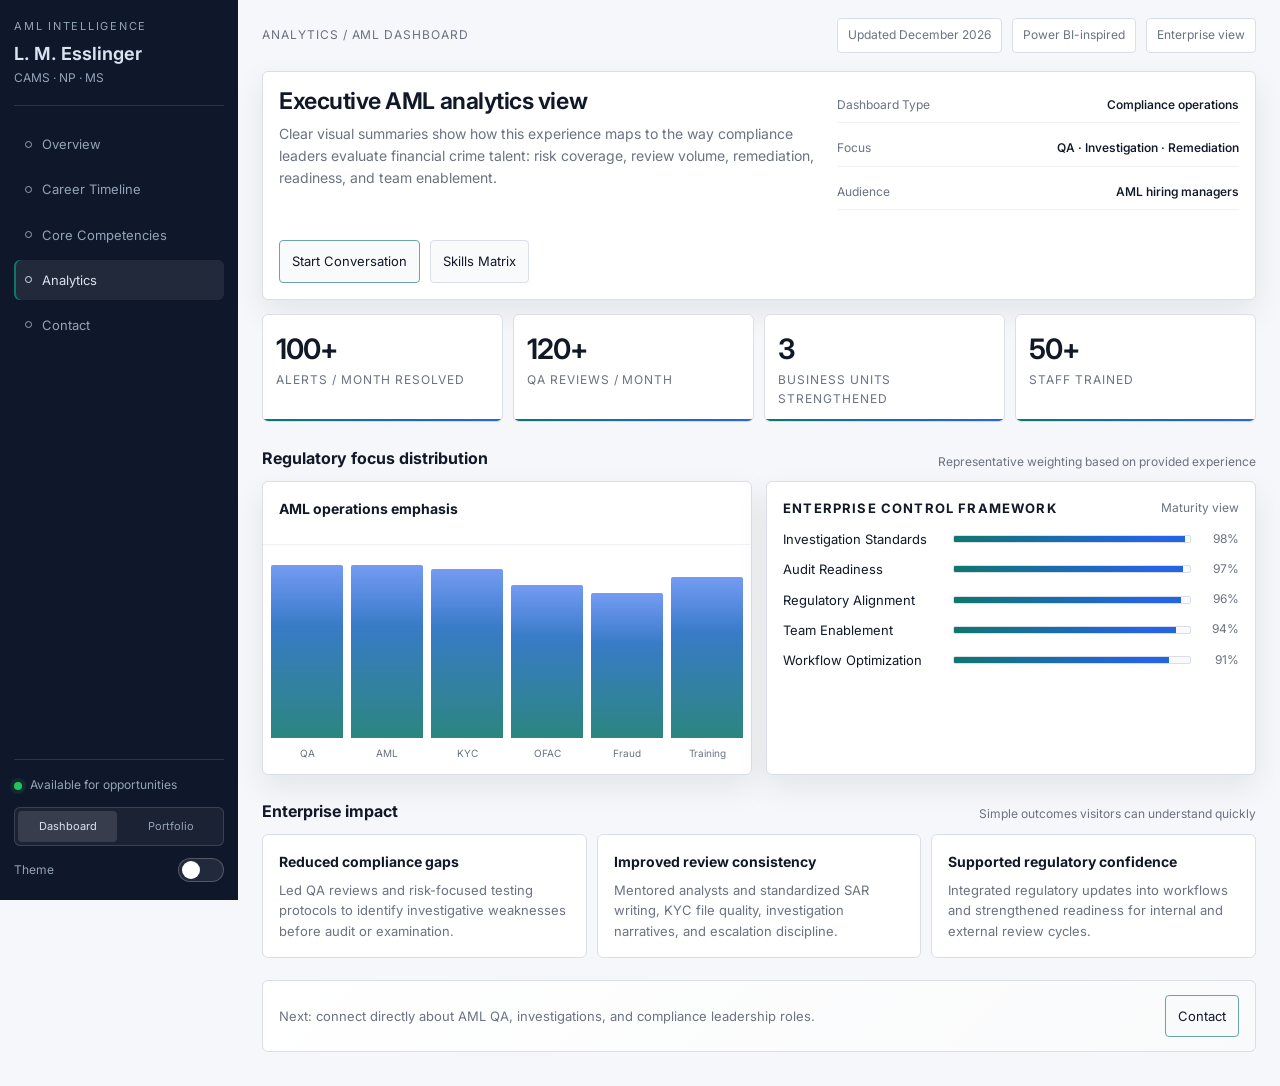
==== analytics.html @ 6d1b7859 "Initial AML dashboard website" ====
<!doctype html>
<html lang="en">
<head>
  <meta charset="utf-8">
  <meta name="viewport" content="width=device-width, initial-scale=1">
  <title>Analytics | L. M. Esslinger</title>

  <link rel="preconnect" href="https://fonts.googleapis.com">
  <link rel="preconnect" href="https://fonts.gstatic.com" crossorigin>
  <link
    href="https://fonts.googleapis.com/css2?family=Inter:wght@400;500;600;700&display=swap"
    rel="stylesheet"
  >

  <link rel="stylesheet" href="styles.css">
</head>

<body>
  <!-- Mobile Header -->
  <div class="mobile-header">
    <button class="menu-toggle" aria-label="Open navigation">
      <span></span>
      <span></span>
      <span></span>
    </button>

    <div>
      <strong>L. M. Esslinger</strong>
      <small>AML Executive Dashboard</small>
    </div>

    <button class="mobile-switch switch" aria-label="Toggle light and dark mode"></button>

    <button
      class="view-mode-mobile"
      data-view-toggle
      aria-label="Switch profile view"
    >
      Portfolio
    </button>
  </div>

  <div class="screen-overlay" aria-hidden="true"></div>

  <div class="app">
    <!-- Sidebar -->
    <aside class="sidebar">
      <div class="brand">
        <div class="eyebrow">AML Intelligence</div>
        <h1>L. M. Esslinger</h1>
        <p>CAMS · NP · MS</p>
      </div>

      <nav class="nav">
        <a href="index.html">
          <span class="dot"></span>
          Overview
        </a>

        <a href="experience.html">
          <span class="dot"></span>
          Career Timeline
        </a>

        <a href="competencies.html">
          <span class="dot"></span>
          Core Competencies
        </a>

        <a class="active" href="analytics.html">
          <span class="dot"></span>
          Analytics
        </a>

        <a href="contact.html">
          <span class="dot"></span>
          Contact
        </a>
      </nav>

      <div class="sidebar-footer">
        <div class="status">
          <span></span>
          Available for opportunities
        </div>

        <div class="view-toggle" role="group" aria-label="Profile view mode">
          <button class="view-option active" data-view-option="dashboard">
            Dashboard
          </button>

          <button class="view-option" data-view-option="portfolio">
            Portfolio
          </button>
        </div>

        <div class="toggle-row">
          Theme
          <button class="switch" aria-label="Toggle light and dark mode"></button>
        </div>
      </div>
    </aside>

    <!-- Main Content -->
    <main>
      <!-- Top Bar -->
      <div class="topbar">
        <div class="crumb">Analytics / AML dashboard</div>

        <div class="top-actions">
          <div class="pill" data-current-date>Updated</div>
          <div class="pill">Power BI-inspired</div>
          <div class="pill">Enterprise view</div>
        </div>
      </div>

      <!-- Hero -->
      <section class="panel hero">
        <div>
          <h2>Executive AML analytics view</h2>
          <p>
            Clear visual summaries show how this experience maps to the way
            compliance leaders evaluate financial crime talent: risk coverage,
            review volume, remediation, readiness, and team enablement.
          </p>
        </div>

        <div class="header-meta">
          <div class="meta-line">
            <span>Dashboard Type</span>
            <b>Compliance operations</b>
          </div>

          <div class="meta-line">
            <span>Focus</span>
            <b>QA · Investigation · Remediation</b>
          </div>

          <div class="meta-line">
            <span>Audience</span>
            <b>AML hiring managers</b>
          </div>
        </div>

        <div class="action-row">
          <a class="button glow-cta" href="contact.html">
            Start Conversation
          </a>

          <a class="button" href="competencies.html">
            Skills Matrix
          </a>
        </div>
      </section>

      <!-- Metrics -->
      <section class="metrics">
        <div class="metric">
          <div class="value" data-count="100" data-suffix="+">0</div>
          <div class="label">Alerts / month resolved</div>
        </div>

        <div class="metric">
          <div class="value" data-count="120" data-suffix="+">0</div>
          <div class="label">QA reviews / month</div>
        </div>

        <div class="metric">
          <div class="value" data-count="3" data-suffix="">0</div>
          <div class="label">Business units strengthened</div>
        </div>

        <div class="metric">
          <div class="value" data-count="50" data-suffix="+">0</div>
          <div class="label">Staff trained</div>
        </div>
      </section>

      <!-- Regulatory Focus -->
      <div class="section-title">
        <h3>Regulatory focus distribution</h3>
        <p>Representative weighting based on provided experience</p>
      </div>

      <section class="grid two">
        <div class="panel">
          <div class="card" style="border: 0; box-shadow: none;">
            <h4>AML operations emphasis</h4>
            <p>
             
            </p>
          </div>

          <div class="chart">
            <div class="col">
              <span style="height: 96%;"></span>
              <small>QA</small>
            </div>

            <div class="col">
              <span style="height: 91%;"></span>
              <small>AML</small>
            </div>

            <div class="col">
              <span style="height: 86%;"></span>
              <small>KYC</small>
            </div>

            <div class="col">
              <span style="height: 78%;"></span>
              <small>OFAC</small>
            </div>

            <div class="col">
              <span style="height: 74%;"></span>
              <small>Fraud</small>
            </div>

            <div class="col">
              <span style="height: 82%;"></span>
              <small>Training</small>
            </div>
          </div>
        </div>

        <div class="panel skills-panel">
          <div class="skill-head">
            <h4>Enterprise control framework</h4>
            <span>Maturity view</span>
          </div>

          <div class="skill">
            <div class="skill-name">Investigation Standards</div>
            <div class="bar">
              <div class="fill" data-value="98"></div>
            </div>
            <div class="skill-value">98%</div>
          </div>

          <div class="skill">
            <div class="skill-name">Audit Readiness</div>
            <div class="bar">
              <div class="fill" data-value="97"></div>
            </div>
            <div class="skill-value">97%</div>
          </div>

          <div class="skill">
            <div class="skill-name">Regulatory Alignment</div>
            <div class="bar">
              <div class="fill" data-value="96"></div>
            </div>
            <div class="skill-value">96%</div>
          </div>

          <div class="skill">
            <div class="skill-name">Team Enablement</div>
            <div class="bar">
              <div class="fill" data-value="94"></div>
            </div>
            <div class="skill-value">94%</div>
          </div>

          <div class="skill">
            <div class="skill-name">Workflow Optimization</div>
            <div class="bar">
              <div class="fill" data-value="91"></div>
            </div>
            <div class="skill-value">91%</div>
          </div>
        </div>
      </section>

      <!-- Enterprise Impact -->
      <div class="section-title">
        <h3>Enterprise impact</h3>
        <p>Simple outcomes visitors can understand quickly</p>
      </div>

      <section class="grid three">
        <div class="card">
          <h4>Reduced compliance gaps</h4>
          <p>
            Led QA reviews and risk-focused testing protocols to identify
            investigative weaknesses before audit or examination.
          </p>
        </div>

        <div class="card">
          <h4>Improved review consistency</h4>
          <p>
            Mentored analysts and standardized SAR writing, KYC file quality,
            investigation narratives, and escalation discipline.
          </p>
        </div>

        <div class="card">
          <h4>Supported regulatory confidence</h4>
          <p>
            Integrated regulatory updates into workflows and strengthened
            readiness for internal and external review cycles.
          </p>
        </div>
      </section>

      <!-- Next CTA -->
      <div class="next-strip">
        <span>
          Next: connect directly about AML QA, investigations, and compliance
          leadership roles.
        </span>

        <a class="button glow-cta" href="contact.html">
          Contact
        </a>
      </div>
    </main>
  </div>

  <script src="script.js"></script>
</body>
</html>
---- styles.css ----
:root{
  --bg:#f5f7fa;--panel:#ffffff;--panel-2:#f9fafb;--text:#111827;--muted:#6b7280;--line:#d9dee7;--line-2:#eef1f5;--accent:#0f766e;--accent-2:#2563eb;--warning:#b45309;--shadow:0 12px 32px rgba(15,23,42,.08);--radius:6px;--sidebar:#0f172a;--sidebar-text:#dbe3ef;--sidebar-muted:#93a4b8;
}
[data-theme="dark"]{--bg:#111827;--panel:#172033;--panel-2:#111b2b;--text:#eef2f7;--muted:#a3adbd;--line:#2b3548;--line-2:#243044;--accent:#2dd4bf;--accent-2:#60a5fa;--warning:#f59e0b;--shadow:0 14px 38px rgba(0,0,0,.26);--sidebar:#07111f;--sidebar-text:#e5edf7;--sidebar-muted:#7d8da3}
*{box-sizing:border-box}html{scroll-behavior:smooth}body{margin:0;font-family:Inter,Arial,sans-serif;background:var(--bg);color:var(--text);font-size:14px;line-height:1.55}a{color:inherit;text-decoration:none}.app{min-height:100vh;display:grid;grid-template-columns:254px 1fr}.sidebar{position:fixed;inset:0 auto 0 0;width:254px;background:var(--sidebar);color:var(--sidebar-text);padding:22px 16px;display:flex;flex-direction:column;z-index:20}.brand{border-bottom:1px solid rgba(255,255,255,.12);padding-bottom:18px;margin-bottom:18px}.brand .eyebrow{font-size:11px;letter-spacing:.16em;text-transform:uppercase;color:var(--sidebar-muted)}.brand h1{font-size:18px;line-height:1.2;margin:8px 0 4px;font-weight:650}.brand p{font-size:12px;color:var(--sidebar-muted);margin:0}.nav{display:grid;gap:5px}.nav a{display:flex;align-items:center;gap:10px;padding:10px 11px;border-radius:var(--radius);color:var(--sidebar-muted);font-size:13px}.nav a:hover,.nav a.active{background:rgba(255,255,255,.08);color:var(--sidebar-text)}.nav .dot{width:7px;height:7px;border:1px solid currentColor;border-radius:50%}.sidebar-footer{margin-top:auto;border-top:1px solid rgba(255,255,255,.12);padding-top:16px}.status{display:flex;align-items:center;gap:8px;color:var(--sidebar-muted);font-size:12px;margin-bottom:12px}.status span{width:8px;height:8px;background:#22c55e;border-radius:50%;box-shadow:0 0 0 4px rgba(34,197,94,.12)}.toggle-row{display:flex;align-items:center;justify-content:space-between;font-size:12px;color:var(--sidebar-muted)}.switch{width:46px;height:24px;border:1px solid rgba(255,255,255,.22);border-radius:999px;background:rgba(255,255,255,.08);position:relative;cursor:pointer}.switch:before{content:"";position:absolute;width:18px;height:18px;left:3px;top:2px;border-radius:50%;background:#fff;transition:.22s ease}.switch.on:before{transform:translateX(21px);background:var(--accent)}main{grid-column:2;padding:22px 26px 42px}.topbar{display:flex;align-items:center;justify-content:space-between;margin-bottom:18px}.crumb{font-size:12px;color:var(--muted);letter-spacing:.08em;text-transform:uppercase}.top-actions{display:flex;gap:10px;align-items:center}.pill{border:1px solid var(--line);background:var(--panel);border-radius:4px;padding:7px 10px;color:var(--muted);font-size:12px}.panel{background:var(--panel);border:1px solid var(--line);border-radius:var(--radius);box-shadow:var(--shadow)}.hero{padding:20px;display:grid;grid-template-columns:1.2fr .8fr;gap:18px;align-items:stretch}.hero h2{font-size:24px;line-height:1.2;margin:0 0 8px;font-weight:650;letter-spacing:-.02em}.hero p{margin:0;color:var(--muted);max-width:680px}.header-meta{display:grid;gap:8px}.meta-line{display:flex;justify-content:space-between;border-bottom:1px solid var(--line-2);padding:8px 0;color:var(--muted);font-size:12px}.meta-line b{color:var(--text);font-weight:550}.metrics{display:grid;grid-template-columns:repeat(4,1fr);gap:12px;margin:14px 0}.metric{padding:16px;background:var(--panel);border:1px solid var(--line);border-radius:var(--radius)}.metric .value{font-size:30px;font-weight:650;letter-spacing:-.03em}.metric .label{font-size:12px;color:var(--muted);text-transform:uppercase;letter-spacing:.08em}.grid{display:grid;gap:14px}.grid.two{grid-template-columns:1fr 1fr}.grid.three{grid-template-columns:repeat(3,1fr)}.section-title{display:flex;align-items:flex-end;justify-content:space-between;margin:24px 0 10px}.section-title h3{margin:0;font-size:16px}.section-title p{margin:0;color:var(--muted);font-size:12px}.card{background:var(--panel);border:1px solid var(--line);border-radius:var(--radius);padding:16px}.card h4{font-size:14px;margin:0 0 8px}.card p{margin:0;color:var(--muted);font-size:13px}.carousel{overflow:hidden;border:1px solid var(--line);background:var(--panel);border-radius:var(--radius);margin:14px 0}.track{display:flex;gap:42px;white-space:nowrap;animation:slide 24s linear infinite;padding:13px 0}.logo-item{font-size:13px;letter-spacing:.12em;text-transform:uppercase;color:var(--muted);font-weight:650;min-width:max-content}@keyframes slide{from{transform:translateX(0)}to{transform:translateX(-50%)}}.skills-panel{padding:16px}.skill-group{border-top:1px solid var(--line-2);padding:14px 0}.skill-group:first-child{border-top:0;padding-top:0}.skill-head{display:flex;justify-content:space-between;align-items:center;margin-bottom:11px}.skill-head h4{margin:0;font-size:13px;text-transform:uppercase;letter-spacing:.09em}.skill-head span{font-size:12px;color:var(--muted)}.skill{display:grid;grid-template-columns:170px 1fr 44px;gap:12px;align-items:center;margin:10px 0}.skill-name{font-size:13px;color:var(--text)}.bar{height:8px;border:1px solid var(--line);background:var(--panel-2);border-radius:2px;overflow:hidden}.fill{height:100%;width:0;background:linear-gradient(90deg,var(--accent),var(--accent-2));transition:width 1.2s cubic-bezier(.2,.7,.2,1)}.skill-value{text-align:right;color:var(--muted);font-size:12px}.chart{height:230px;display:flex;align-items:end;gap:12px;padding:20px 12px 12px;border-top:1px solid var(--line-2)}.col{flex:1;display:flex;flex-direction:column;align-items:center;justify-content:end;gap:8px;height:100%}.col span{width:100%;background:var(--accent);opacity:.88;border-radius:2px 2px 0 0;transform:scaleY(0);transform-origin:bottom;transition:transform 1s ease}.col small{font-size:11px;color:var(--muted);text-align:center}.timeline{position:relative;padding:8px 0}.timeline:before{content:"";position:absolute;left:86px;top:0;bottom:0;width:1px;background:var(--line)}.event{display:grid;grid-template-columns:70px 1fr;gap:32px;padding:14px 0;position:relative}.event:before{content:"";position:absolute;left:82px;top:21px;width:9px;height:9px;background:var(--accent);border-radius:50%;box-shadow:0 0 0 4px color-mix(in srgb,var(--accent) 15%,transparent)}.year{font-weight:650;color:var(--muted)}.event-card{border:1px solid var(--line);border-radius:var(--radius);padding:12px;background:var(--panel-2)}.event-card h4{margin:0 0 4px;font-size:14px}.event-card p{margin:0;color:var(--muted);font-size:12px}.filters{display:flex;gap:8px;flex-wrap:wrap}.filter{border:1px solid var(--line);background:var(--panel);border-radius:4px;padding:8px 10px;color:var(--muted);cursor:pointer;font-size:12px}.filter.active,.filter:hover{border-color:var(--accent);color:var(--text)}.contact-line{display:flex;align-items:center;justify-content:space-between;padding:14px 0;border-bottom:1px solid var(--line-2)}.contact-line:last-child{border-bottom:0}.button{display:inline-flex;align-items:center;justify-content:center;border:1px solid var(--line);background:var(--panel-2);border-radius:4px;padding:10px 12px;font-size:13px;color:var(--text)}.button:hover{border-color:var(--accent)}
@media(max-width:900px){.app{display:block}.sidebar{position:relative;width:100%;inset:auto}.nav{grid-template-columns:repeat(2,1fr)}main{padding:18px}.hero,.grid.two,.grid.three{grid-template-columns:1fr}.metrics{grid-template-columns:repeat(2,1fr)}.skill{grid-template-columns:1fr}.skill-value{text-align:left}.timeline:before,.event:before{display:none}.event{grid-template-columns:1fr;gap:4px}}

/* Mobile-first refinements */
.mobile-header,.screen-overlay{display:none}
@media(max-width:720px){
  body{font-size:13px;overflow-x:hidden}
  .mobile-header{position:sticky;top:0;z-index:40;display:flex;align-items:center;justify-content:space-between;gap:12px;padding:10px 14px;background:color-mix(in srgb,var(--panel) 94%,transparent);backdrop-filter:blur(14px);border-bottom:1px solid var(--line)}
  .mobile-header strong{display:block;font-size:14px;line-height:1.1;font-weight:650}.mobile-header small{display:block;font-size:11px;color:var(--muted);line-height:1.2;margin-top:2px}
  .menu-toggle{width:42px;height:36px;border:1px solid var(--line);border-radius:4px;background:var(--panel-2);display:grid;place-content:center;gap:4px;padding:0;cursor:pointer}.menu-toggle span{width:18px;height:2px;background:var(--text);display:block;border-radius:2px}
  .mobile-switch{flex:0 0 auto}.mobile-switch.switch{border-color:var(--line);background:var(--panel-2)}
  .app{display:block;min-height:auto}.sidebar{position:fixed;top:0;bottom:0;left:0;width:min(82vw,300px);height:100vh;transform:translateX(-105%);transition:transform .24s ease;padding:20px 15px;box-shadow:20px 0 60px rgba(0,0,0,.28);z-index:60}.sidebar.open{transform:translateX(0)}
  .screen-overlay{position:fixed;inset:0;background:rgba(2,6,23,.45);z-index:55}.screen-overlay.show{display:block}.sidebar .nav{grid-template-columns:1fr}.sidebar-footer{margin-top:24px}
  main{padding:14px 12px 28px;grid-column:auto}.topbar{display:block;margin-bottom:12px}.crumb{font-size:10px;margin-bottom:8px}.top-actions{display:flex;overflow-x:auto;gap:8px;padding-bottom:2px}.pill{white-space:nowrap;font-size:11px;padding:6px 8px}
  .hero{padding:14px;display:block}.hero h2{font-size:18px;line-height:1.25;margin-bottom:7px}.hero p{font-size:13px}.header-meta{margin-top:12px}.meta-line{display:block;padding:8px 0}.meta-line span{display:block;margin-bottom:2px}.meta-line b{display:block;font-size:12px;line-height:1.35}
  .carousel{margin:10px 0}.track{gap:28px;padding:10px 0;animation-duration:18s}.logo-item{font-size:11px;letter-spacing:.09em}
  .metrics{grid-template-columns:1fr 1fr;gap:8px;margin:10px 0}.metric{padding:12px}.metric .value{font-size:24px}.metric .label{font-size:10px;letter-spacing:.06em;line-height:1.25}
  .section-title{display:block;margin:18px 0 8px}.section-title h3{font-size:14px}.section-title p{font-size:11px;margin-top:2px}
  .grid.two,.grid.three{grid-template-columns:1fr;gap:9px}.card,.skills-panel{padding:13px;border-radius:5px}.card h4{font-size:13px}.card p{font-size:12px;line-height:1.5}
  .skill{grid-template-columns:1fr;gap:5px;margin:11px 0}.bar{height:9px}.skill-value{text-align:left;font-size:11px}.skill-head{display:block}.skill-head h4{font-size:12px}.skill-head span{display:block;margin-top:3px;font-size:11px}.skill-group{padding:11px 0}
  .timeline{padding:0}.timeline:before,.event:before{display:none}.event{grid-template-columns:1fr;gap:5px;padding:8px 0}.year{font-size:11px}.event-card{padding:10px}.event-card h4{font-size:13px}.event-card p{font-size:12px}
  .chart{height:190px;gap:7px;padding:14px 6px 8px;overflow-x:auto}.col{min-width:54px}.col small{font-size:10px}.filters{gap:6px}.filter{font-size:11px;padding:7px 8px}.contact-line{display:block;padding:12px 0}.contact-line .button{margin-top:8px;width:100%}
}
@media(max-width:390px){.metrics{grid-template-columns:1fr}.hero h2{font-size:17px}.metric .value{font-size:22px}.mobile-header{padding:9px 10px}main{padding-left:10px;padding-right:10px}}

/* FINAL WIDTH + NAVIGATION FIXES
   Built to prevent horizontal scrolling on desktop, tablet, and phone. */
html,body{width:100%;max-width:100%;overflow-x:hidden}body{min-width:0}img,svg,canvas,video{max-width:100%;height:auto}button,input,select,textarea{font:inherit}.app,main,.panel,.card,.metric,.carousel,.skills-panel,.grid,.metrics,.hero,.timeline,.event,.event-card,.chart,.topbar,.top-actions{min-width:0;max-width:100%}

/* Desktop: fixed navigation, fluid content, no left/right scroll */
@media (min-width:1025px){
  .mobile-header,.screen-overlay{display:none!important}
  .app{display:grid;grid-template-columns:238px minmax(0,1fr);width:100%;max-width:100%;overflow:hidden}
  .sidebar{position:fixed;top:0;left:0;bottom:0;width:238px;max-width:238px;min-width:0;padding:18px 14px;overflow-y:auto;overflow-x:hidden}
  main{grid-column:2;width:100%;max-width:1280px;margin:0 auto;padding:18px clamp(14px,2vw,24px) 34px;overflow:hidden}
  .hero{grid-template-columns:minmax(0,1.15fr) minmax(260px,.85fr);gap:14px;padding:16px}
  .hero h2{font-size:clamp(19px,1.8vw,23px)}
  .metrics{grid-template-columns:repeat(4,minmax(0,1fr));gap:10px}
  .metric{padding:13px}.metric .value{font-size:clamp(24px,2.2vw,29px)}
  .grid.two{grid-template-columns:repeat(2,minmax(0,1fr))}.grid.three{grid-template-columns:repeat(3,minmax(0,1fr));gap:10px}
  .skill{grid-template-columns:minmax(120px,160px) minmax(0,1fr) 38px;gap:10px}
  .chart{width:100%;overflow:hidden;gap:8px;padding-left:8px;padding-right:8px}.col{min-width:0}.col small{font-size:10px;overflow-wrap:anywhere}
  .top-actions{flex-wrap:wrap;justify-content:flex-end}.pill{max-width:100%;white-space:normal}
  .track{max-width:none}.logo-item{min-width:max-content}
}

/* Tablet + phone: sticky header is always available; sidebar becomes drawer */
@media (max-width:1024px){
  .mobile-header{position:sticky;top:0;z-index:80;display:flex;align-items:center;justify-content:space-between;gap:10px;width:100%;max-width:100%;padding:10px 14px;background:color-mix(in srgb,var(--panel) 96%,transparent);backdrop-filter:blur(14px);border-bottom:1px solid var(--line)}
  .mobile-header strong{font-size:14px;line-height:1.1}.mobile-header small{font-size:11px;color:var(--muted);line-height:1.1}
  .menu-toggle{flex:0 0 auto;width:40px;height:34px;border:1px solid var(--line);border-radius:4px;background:var(--panel-2);display:grid;place-content:center;gap:4px;padding:0;cursor:pointer}.menu-toggle span{display:block;width:18px;height:2px;background:var(--text);border-radius:2px}
  .app{display:block;width:100%;max-width:100%;overflow:hidden}.sidebar{position:fixed;top:0;left:0;bottom:0;width:min(82vw,292px);max-width:292px;height:100dvh;transform:translateX(-105%);transition:transform .24s ease;z-index:90;overflow-y:auto;overflow-x:hidden;padding:18px 14px;box-shadow:20px 0 60px rgba(0,0,0,.28)}.sidebar.open{transform:translateX(0)}
  .screen-overlay{position:fixed;inset:0;background:rgba(2,6,23,.45);z-index:85}.screen-overlay.show{display:block}.sidebar .nav{grid-template-columns:1fr}.sidebar-footer{margin-top:24px}
  main{width:100%;max-width:100%;padding:14px clamp(10px,3.5vw,18px) 30px;overflow:hidden}
  .topbar{display:grid;gap:8px;margin-bottom:12px}.top-actions{overflow-x:auto;overscroll-behavior-x:contain;scrollbar-width:none}.top-actions::-webkit-scrollbar{display:none}.pill{white-space:nowrap;font-size:11px;padding:6px 8px}
  .hero,.grid.two,.grid.three{grid-template-columns:1fr}.hero{padding:14px;gap:12px}.hero h2{font-size:clamp(17px,5vw,21px)}.hero p{font-size:13px}
  .metrics{grid-template-columns:repeat(2,minmax(0,1fr));gap:8px}.metric{padding:11px}.metric .value{font-size:23px}.metric .label{font-size:10px;line-height:1.25;letter-spacing:.05em}
  .section-title{display:block;margin:18px 0 8px}.section-title h3{font-size:14px}.section-title p{font-size:11px;margin-top:2px}
  .card,.skills-panel{padding:12px}.skill{grid-template-columns:1fr;gap:5px}.skill-value{text-align:left}.skill-head{display:block}.skill-head span{display:block;margin-top:3px}.timeline:before,.event:before{display:none}.event{grid-template-columns:1fr;gap:5px;padding:8px 0}.chart{height:180px;width:100%;overflow:hidden;gap:5px;padding:12px 4px 8px}.col{min-width:0;gap:6px}.col small{font-size:9px;line-height:1.1;word-break:break-word}.filters{gap:6px}.filter{font-size:11px;padding:7px 8px}.contact-line{display:block}.contact-line .button{margin-top:8px;width:100%}
  .carousel{width:100%;overflow:hidden}.track{gap:24px;padding:10px 0;animation-duration:18s}.logo-item{font-size:11px;letter-spacing:.08em;min-width:max-content}
}

@media (max-width:430px){
  main{padding-left:10px;padding-right:10px}.metrics{grid-template-columns:1fr}.meta-line{display:block}.meta-line span,.meta-line b{display:block}.mobile-header{padding:9px 10px}.mobile-header strong{font-size:13px}.mobile-header small{font-size:10px}.hero h2{font-size:17px}.metric .value{font-size:22px}.chart{height:165px}.track{gap:18px}.logo-item{font-size:10px}
}

/* Current update: prevent horizontal overflow and keep mobile navigation usable */
html, body { max-width: 100%; overflow-x: hidden; }
*, *::before, *::after { box-sizing: border-box; }
img, svg, canvas, video { max-width: 100%; height: auto; }
main, .panel, .card, .metrics, .grid, .topbar, .hero, .carousel { min-width: 0; }
.skill, .meta-line, .metric, .event-card { min-width: 0; }
@media (max-width: 1024px){
  .mobile-header{ display:flex; }
  .app{ width:100%; max-width:100%; }
  main{ width:100%; max-width:100%; padding-left:16px; padding-right:16px; }
  .sidebar{ position:fixed; left:0; top:0; bottom:0; transform:translateX(-105%); z-index:60; max-width:min(84vw, 310px); }
  .sidebar.open{ transform:translateX(0); }
}
@media (min-width: 1025px){
  .mobile-header{ display:none; }
}

/* Dashboard / portfolio view switch */
.view-toggle{display:grid;grid-template-columns:1fr 1fr;gap:4px;margin:12px 0;padding:3px;border:1px solid rgba(255,255,255,.14);border-radius:6px;background:rgba(255,255,255,.05)}
.view-option{border:0;border-radius:4px;background:transparent;color:var(--sidebar-muted);font-size:11px;padding:7px 8px;cursor:pointer;transition:.18s ease}.view-option.active{background:rgba(255,255,255,.12);color:var(--sidebar-text)}
.view-mode-mobile{border:1px solid var(--line);background:var(--panel-2);color:var(--text);border-radius:4px;padding:8px 10px;font-size:11px;font-weight:650;letter-spacing:.02em;cursor:pointer;white-space:nowrap}

/* Portfolio mode: same content, presented like a traditional executive website */
[data-view="portfolio"] body{background:var(--panel)}
@media (min-width:1025px){
  [data-view="portfolio"] .app{display:block;width:100%;overflow:visible}
  [data-view="portfolio"] .sidebar{position:sticky;top:0;left:auto;bottom:auto;width:100%;max-width:none;min-height:auto;height:auto;padding:11px clamp(18px,4vw,48px);display:grid;grid-template-columns:auto minmax(0,1fr) auto;align-items:center;gap:18px;overflow:visible;border-bottom:1px solid rgba(255,255,255,.12);z-index:90}
  [data-view="portfolio"] .brand{border:0;margin:0;padding:0}.brand h1{white-space:nowrap}
  [data-view="portfolio"] .brand .eyebrow{display:none}
  [data-view="portfolio"] .brand h1{font-size:15px;margin:0}[data-view="portfolio"] .brand p{font-size:11px;margin-top:1px}
  [data-view="portfolio"] .nav{display:flex;justify-content:center;gap:4px;min-width:0;overflow:hidden}
  [data-view="portfolio"] .nav a{padding:8px 10px;font-size:12px;white-space:nowrap}[data-view="portfolio"] .nav .dot{display:none}
  [data-view="portfolio"] .sidebar-footer{margin:0;border:0;padding:0;display:flex;align-items:center;gap:10px;min-width:max-content}[data-view="portfolio"] .status{margin:0;font-size:11px}.sidebar-footer .toggle-row{gap:8px}
  [data-view="portfolio"] .view-toggle{width:166px;margin:0}
  [data-view="portfolio"] main{max-width:1080px;margin:0 auto;padding:32px clamp(18px,3vw,32px) 54px;grid-column:auto;overflow:visible}
  [data-view="portfolio"] .topbar{border-bottom:1px solid var(--line);padding-bottom:14px;margin-bottom:22px}
  [data-view="portfolio"] .crumb{font-size:11px;letter-spacing:.14em}
  [data-view="portfolio"] .panel,[data-view="portfolio"] .card,[data-view="portfolio"] .metric{box-shadow:none;border-radius:3px}
  [data-view="portfolio"] .hero{display:block;padding:0;border:0;background:transparent;box-shadow:none;margin:34px 0 28px}
  [data-view="portfolio"] .hero h2{font-size:clamp(26px,4vw,42px);max-width:780px;font-weight:600;letter-spacing:-.035em}
  [data-view="portfolio"] .hero p{font-size:16px;max-width:760px;line-height:1.7;margin-top:14px}
  [data-view="portfolio"] .header-meta{margin-top:26px;display:grid;grid-template-columns:repeat(4,minmax(0,1fr));gap:0;border-top:1px solid var(--line);border-bottom:1px solid var(--line)}
  [data-view="portfolio"] .meta-line{display:block;border:0;border-right:1px solid var(--line);padding:14px 16px}.meta-line:last-child{border-right:0}
  [data-view="portfolio"] .meta-line b{display:block;margin-top:4px;font-size:13px}
  [data-view="portfolio"] .metrics{grid-template-columns:repeat(4,minmax(0,1fr));margin:24px 0 30px}
  [data-view="portfolio"] .metric{background:transparent;border-top:1px solid var(--line);border-left:0;border-right:0;border-bottom:0;padding:14px 4px}
  [data-view="portfolio"] .metric .value{font-size:32px}[data-view="portfolio"] .metric .label{font-size:11px}
  [data-view="portfolio"] .section-title{border-top:1px solid var(--line);padding-top:24px;margin-top:34px}
  [data-view="portfolio"] .grid.three,[data-view="portfolio"] .grid.two{gap:14px}
  [data-view="portfolio"] .carousel{background:transparent;border-left:0;border-right:0;border-radius:0;margin:18px 0;border-color:var(--line)}
}
@media (max-width:1024px){
  .view-toggle{margin:14px 0}.view-option{font-size:12px;padding:8px}.mobile-header{grid-template-columns:auto minmax(0,1fr) auto auto}.mobile-header .switch{width:42px;flex:0 0 auto}
  [data-view="portfolio"] main{background:var(--panel);padding-top:18px}
  [data-view="portfolio"] .panel,[data-view="portfolio"] .card,[data-view="portfolio"] .metric{box-shadow:none;border-radius:3px}
  [data-view="portfolio"] .hero{background:transparent;border:0;padding:6px 0 12px;box-shadow:none}
  [data-view="portfolio"] .hero h2{font-size:24px;letter-spacing:-.03em}
  [data-view="portfolio"] .metrics{grid-template-columns:repeat(2,minmax(0,1fr))}
  [data-view="portfolio"] .section-title{border-top:1px solid var(--line);padding-top:18px}
}
@media (max-width:430px){.mobile-header{gap:6px}.view-mode-mobile{padding:7px 8px;font-size:10px}.mobile-header .switch{width:38px}.mobile-header .switch:before{width:16px;height:16px}.mobile-header .switch.on:before{transform:translateX(17px)}}

/* Surgical recruiter-focused motion upgrades */
.hero-badges{display:flex;flex-wrap:wrap;gap:8px;margin-top:14px}
.hero-badges span{border:1px solid var(--line);background:var(--panel-2);border-radius:4px;padding:7px 9px;color:var(--text);font-size:11px;font-weight:650;letter-spacing:.04em;text-transform:uppercase}
.action-row{display:flex;flex-wrap:wrap;gap:10px;margin-top:16px}
.next-strip{display:flex;align-items:center;justify-content:space-between;gap:14px;margin-top:22px;padding:14px 16px;border:1px solid var(--line);background:linear-gradient(135deg,var(--panel),var(--panel-2));border-radius:var(--radius);color:var(--muted);font-size:13px}
.next-strip span{max-width:680px}
.glow-cta{position:relative;overflow:hidden;border-color:color-mix(in srgb,var(--accent) 55%,var(--line));box-shadow:0 0 0 0 color-mix(in srgb,var(--accent) 30%,transparent);animation:ctaPulse 2.6s ease-in-out infinite}
.glow-cta::before{content:"";position:absolute;inset:0;background:linear-gradient(110deg,transparent 0%,color-mix(in srgb,var(--accent) 18%,transparent) 42%,transparent 68%);transform:translateX(-120%);animation:ctaSweep 3.4s ease-in-out infinite;pointer-events:none}
.glow-cta:hover{transform:translateY(-1px);border-color:var(--accent);box-shadow:0 10px 24px color-mix(in srgb,var(--accent) 18%,transparent)}
@keyframes ctaPulse{0%,100%{box-shadow:0 0 0 0 color-mix(in srgb,var(--accent) 22%,transparent)}50%{box-shadow:0 0 0 5px color-mix(in srgb,var(--accent) 9%,transparent)}}
@keyframes ctaSweep{0%,30%{transform:translateX(-120%)}60%,100%{transform:translateX(120%)}}
.metric{position:relative;overflow:hidden;transition:transform .22s ease,border-color .22s ease,box-shadow .22s ease}.metric::after{content:"";position:absolute;left:0;right:0;bottom:0;height:2px;background:linear-gradient(90deg,var(--accent),var(--accent-2));transform:scaleX(0);transform-origin:left;transition:transform .7s ease}.metric.is-visible::after{transform:scaleX(1)}.metric:hover{transform:translateY(-2px);border-color:color-mix(in srgb,var(--accent) 35%,var(--line));box-shadow:0 14px 34px rgba(15,23,42,.10)}
.card,.panel{transition:transform .22s ease,border-color .22s ease,box-shadow .22s ease}.card:hover,.panel:hover{border-color:color-mix(in srgb,var(--accent) 25%,var(--line))}.card:hover{transform:translateY(-1px)}
.bar{position:relative}.bar::after{content:"";position:absolute;inset:0;background:linear-gradient(90deg,transparent,rgba(255,255,255,.35),transparent);transform:translateX(-130%);animation:barScan 3s ease-in-out infinite}.fill{background:linear-gradient(90deg,var(--accent),var(--accent-2),var(--accent));background-size:180% 100%;animation:fillDrift 4.2s ease-in-out infinite}.skill-value.counting{color:var(--accent);font-weight:650}@keyframes barScan{0%,35%{transform:translateX(-130%)}70%,100%{transform:translateX(130%)}}@keyframes fillDrift{0%,100%{background-position:0% 50%}50%{background-position:100% 50%}}
.chart .col span{background:linear-gradient(180deg,var(--accent-2),var(--accent));position:relative}.chart .col span::after{content:"";position:absolute;left:0;right:0;top:0;height:35%;background:linear-gradient(180deg,rgba(255,255,255,.28),transparent)}
.nav a,.filter,.button,.view-option,.switch{transition:all .2s ease}.nav a.active{box-shadow:inset 2px 0 0 var(--accent)}
@media(max-width:720px){.hero-badges{gap:6px}.hero-badges span{font-size:10px;padding:6px 7px}.action-row{gap:8px}.action-row .button{flex:1;min-width:130px}.next-strip{display:block;padding:12px}.next-strip .button{width:100%;margin-top:10px}.glow-cta{animation-duration:3.2s}}
@media(prefers-reduced-motion:reduce){*,*::before,*::after{animation:none!important;transition:none!important;scroll-behavior:auto!important}}
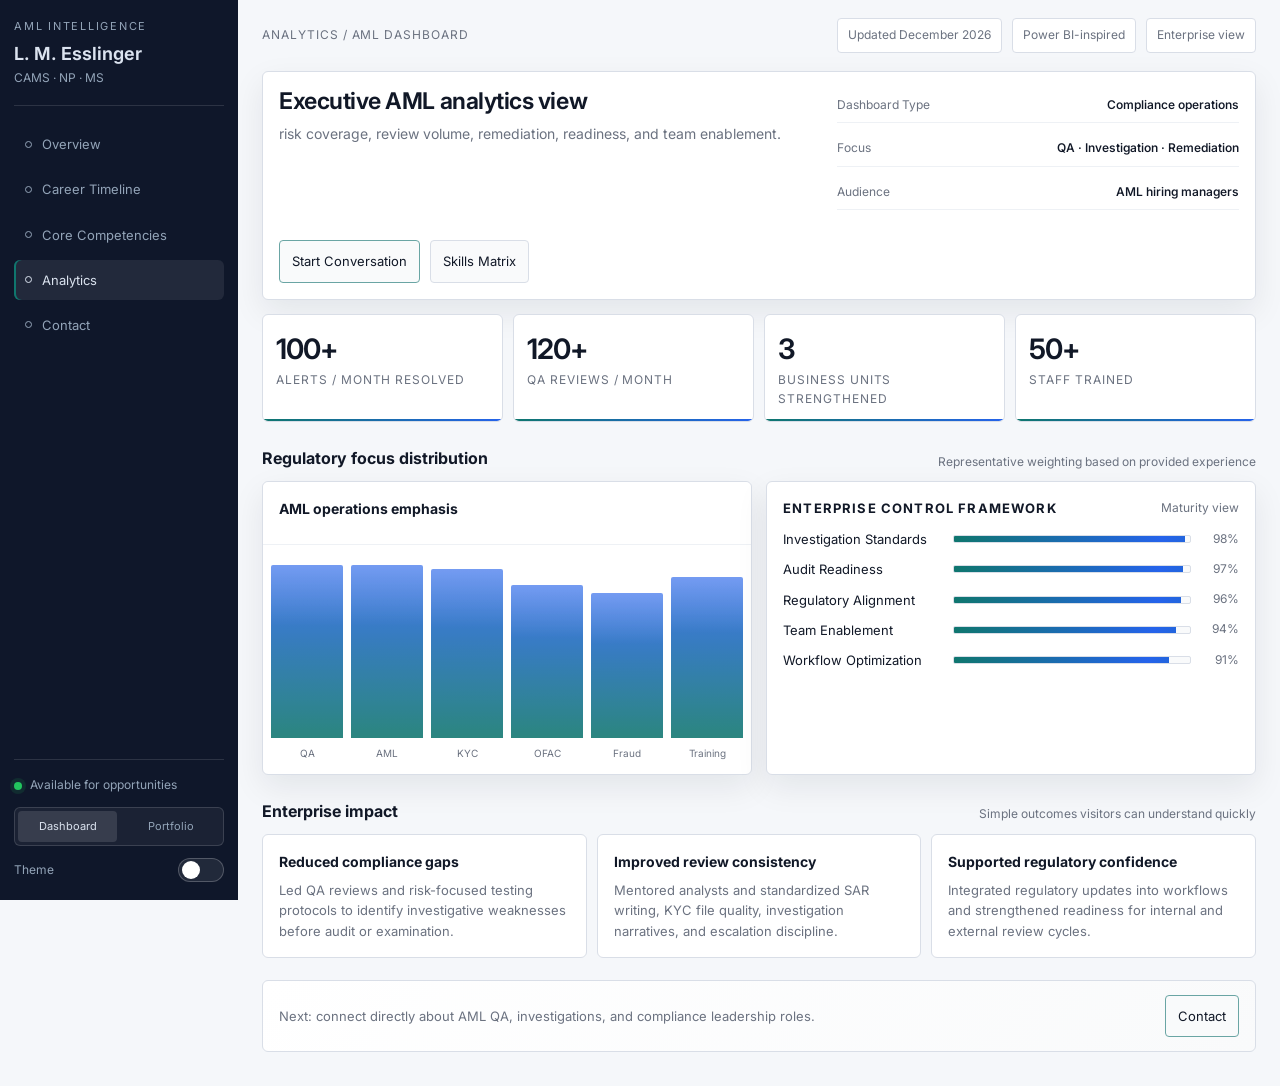
==== commit 0a831b65: "Describe what changed" ====
--- a/analytics.html
+++ b/analytics.html
@@ -119,8 +119,7 @@
         <div>
           <h2>Executive AML analytics view</h2>
           <p>
-            Clear visual summaries show how this experience maps to the way
-            compliance leaders evaluate financial crime talent: risk coverage,
+             risk coverage,
             review volume, remediation, readiness, and team enablement.
           </p>
         </div>
